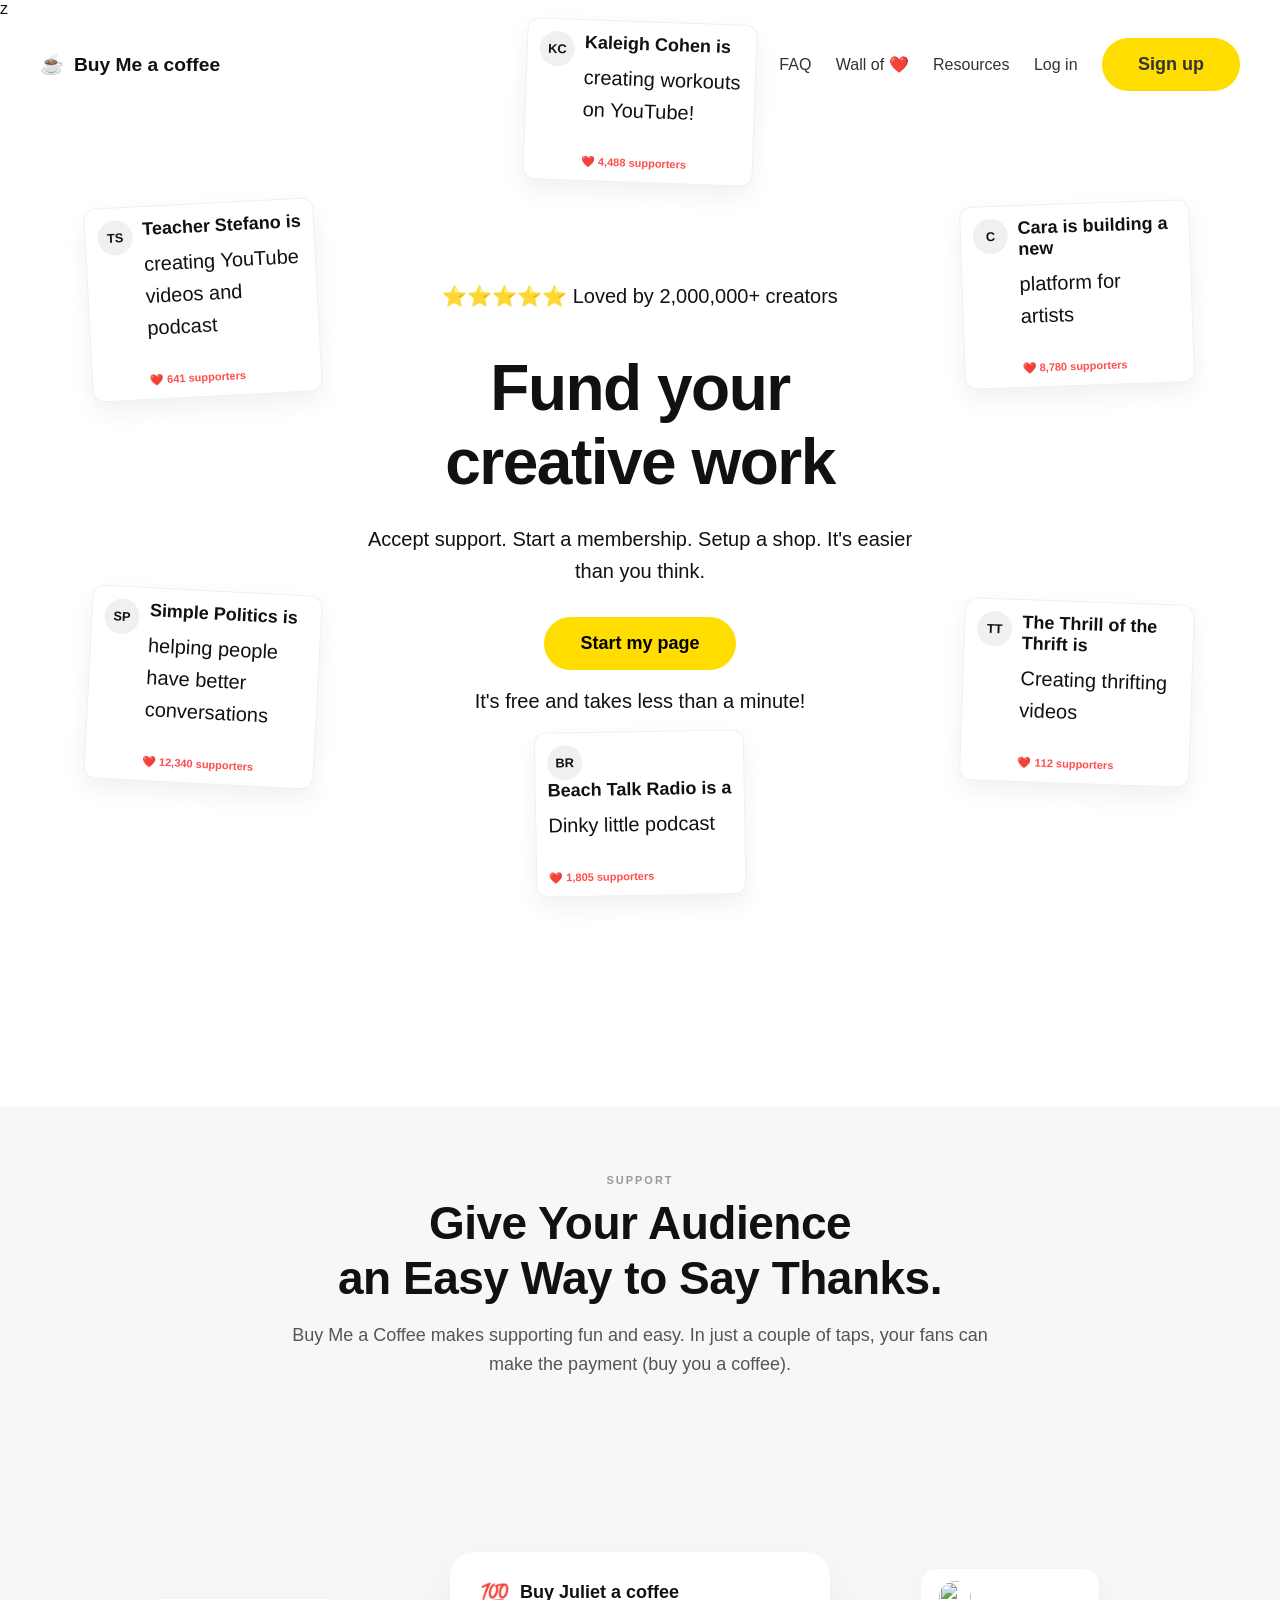
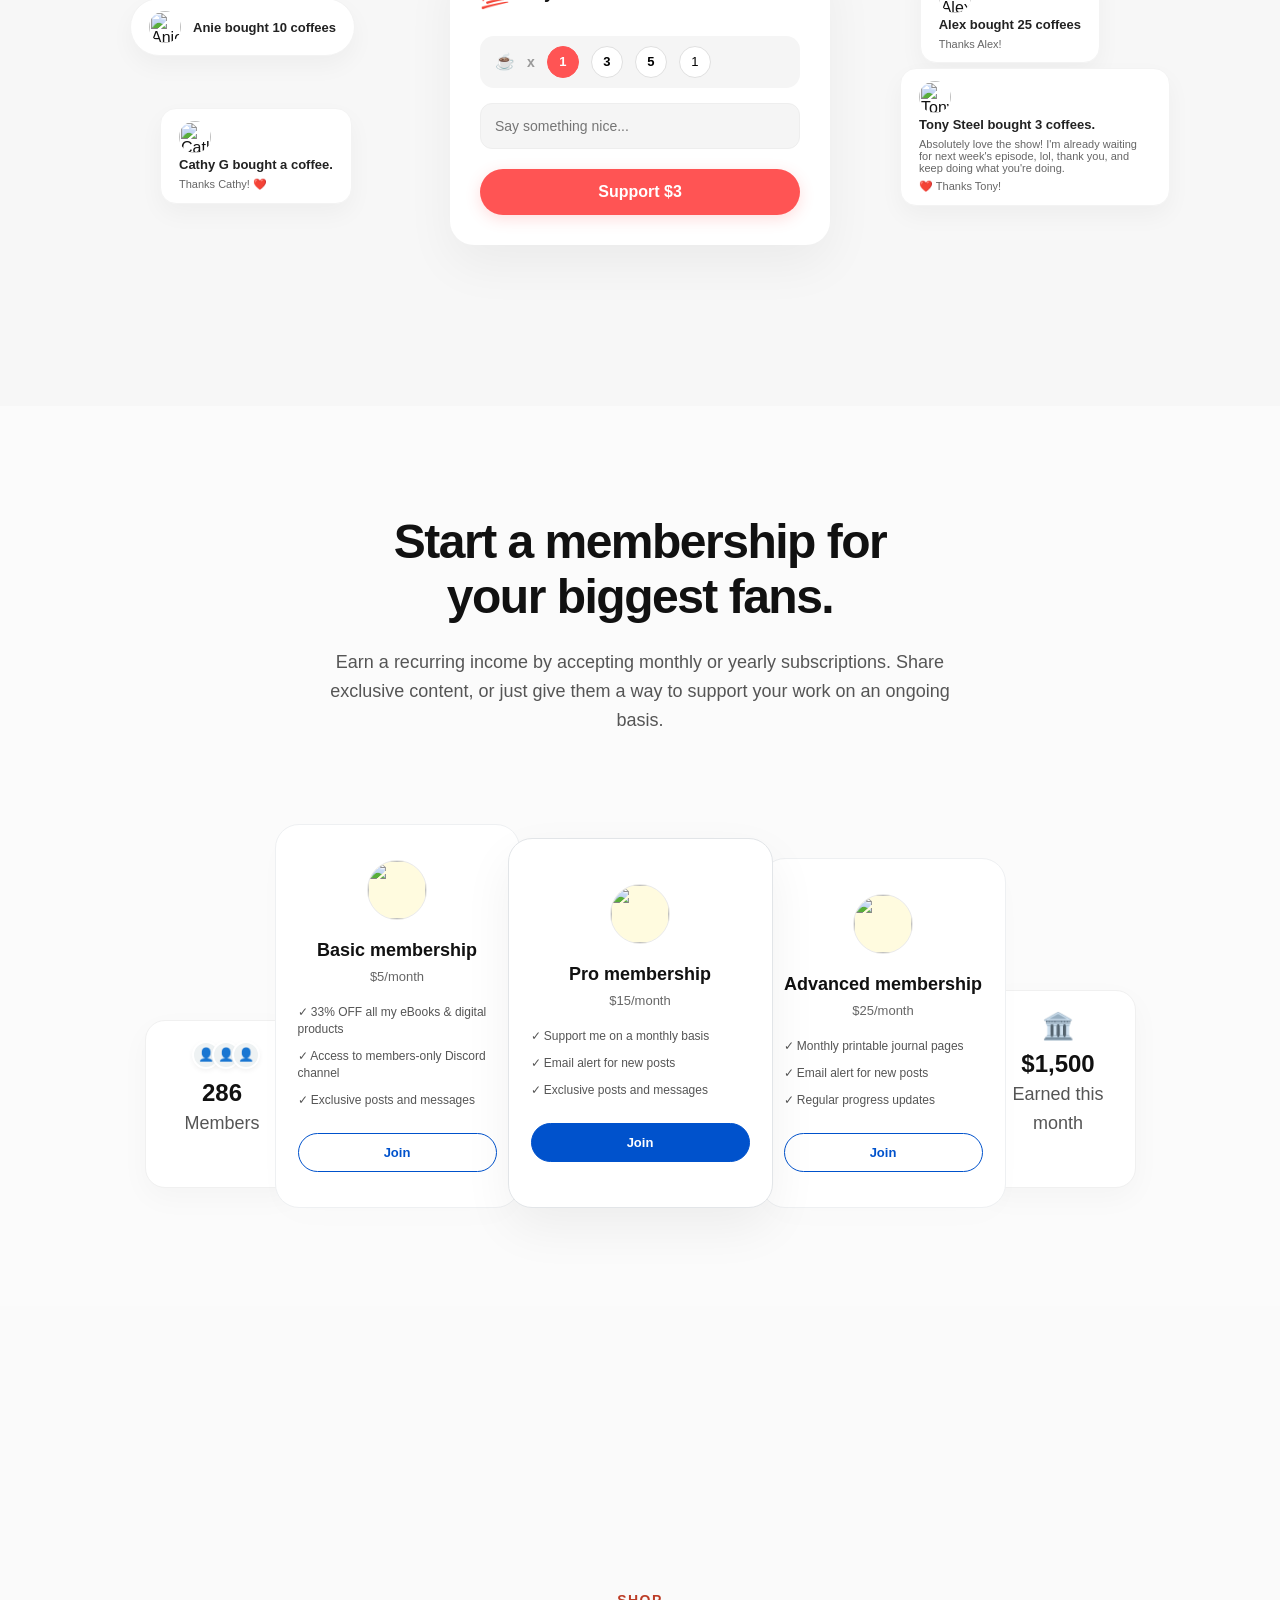
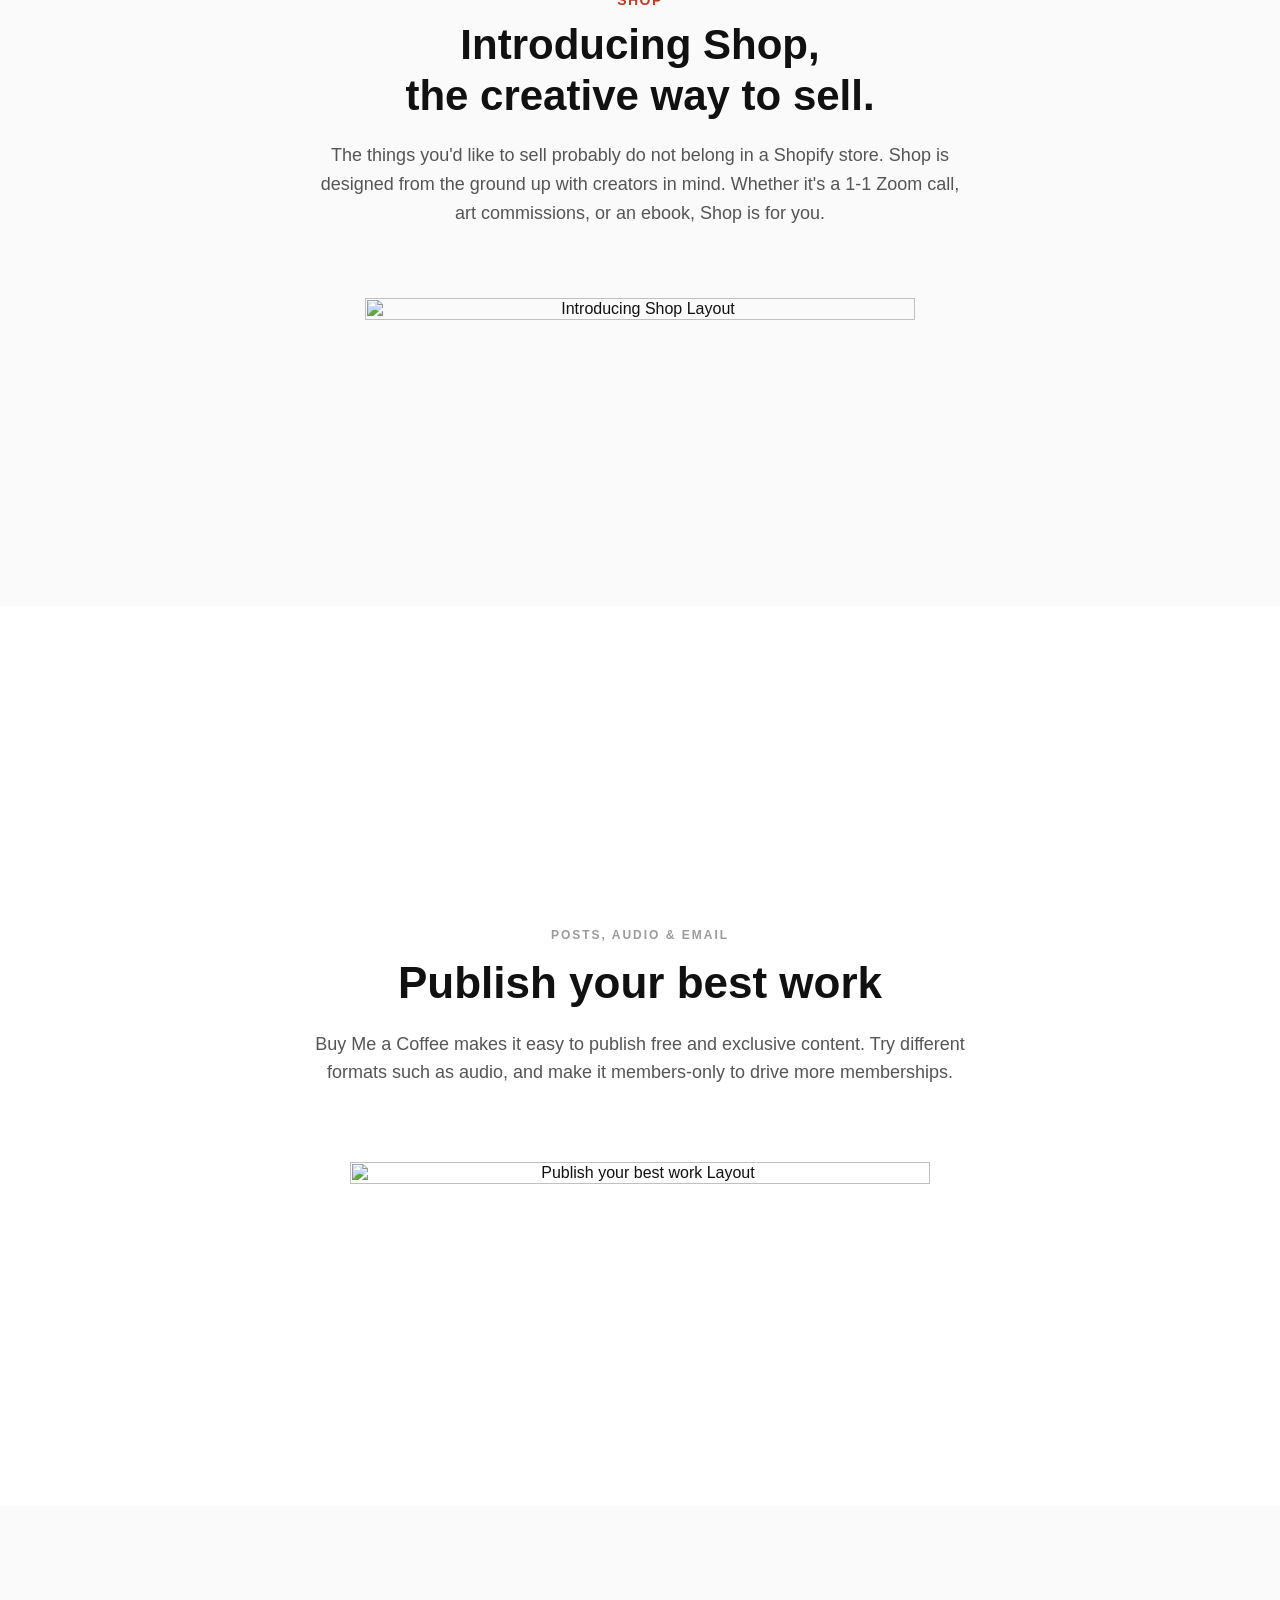
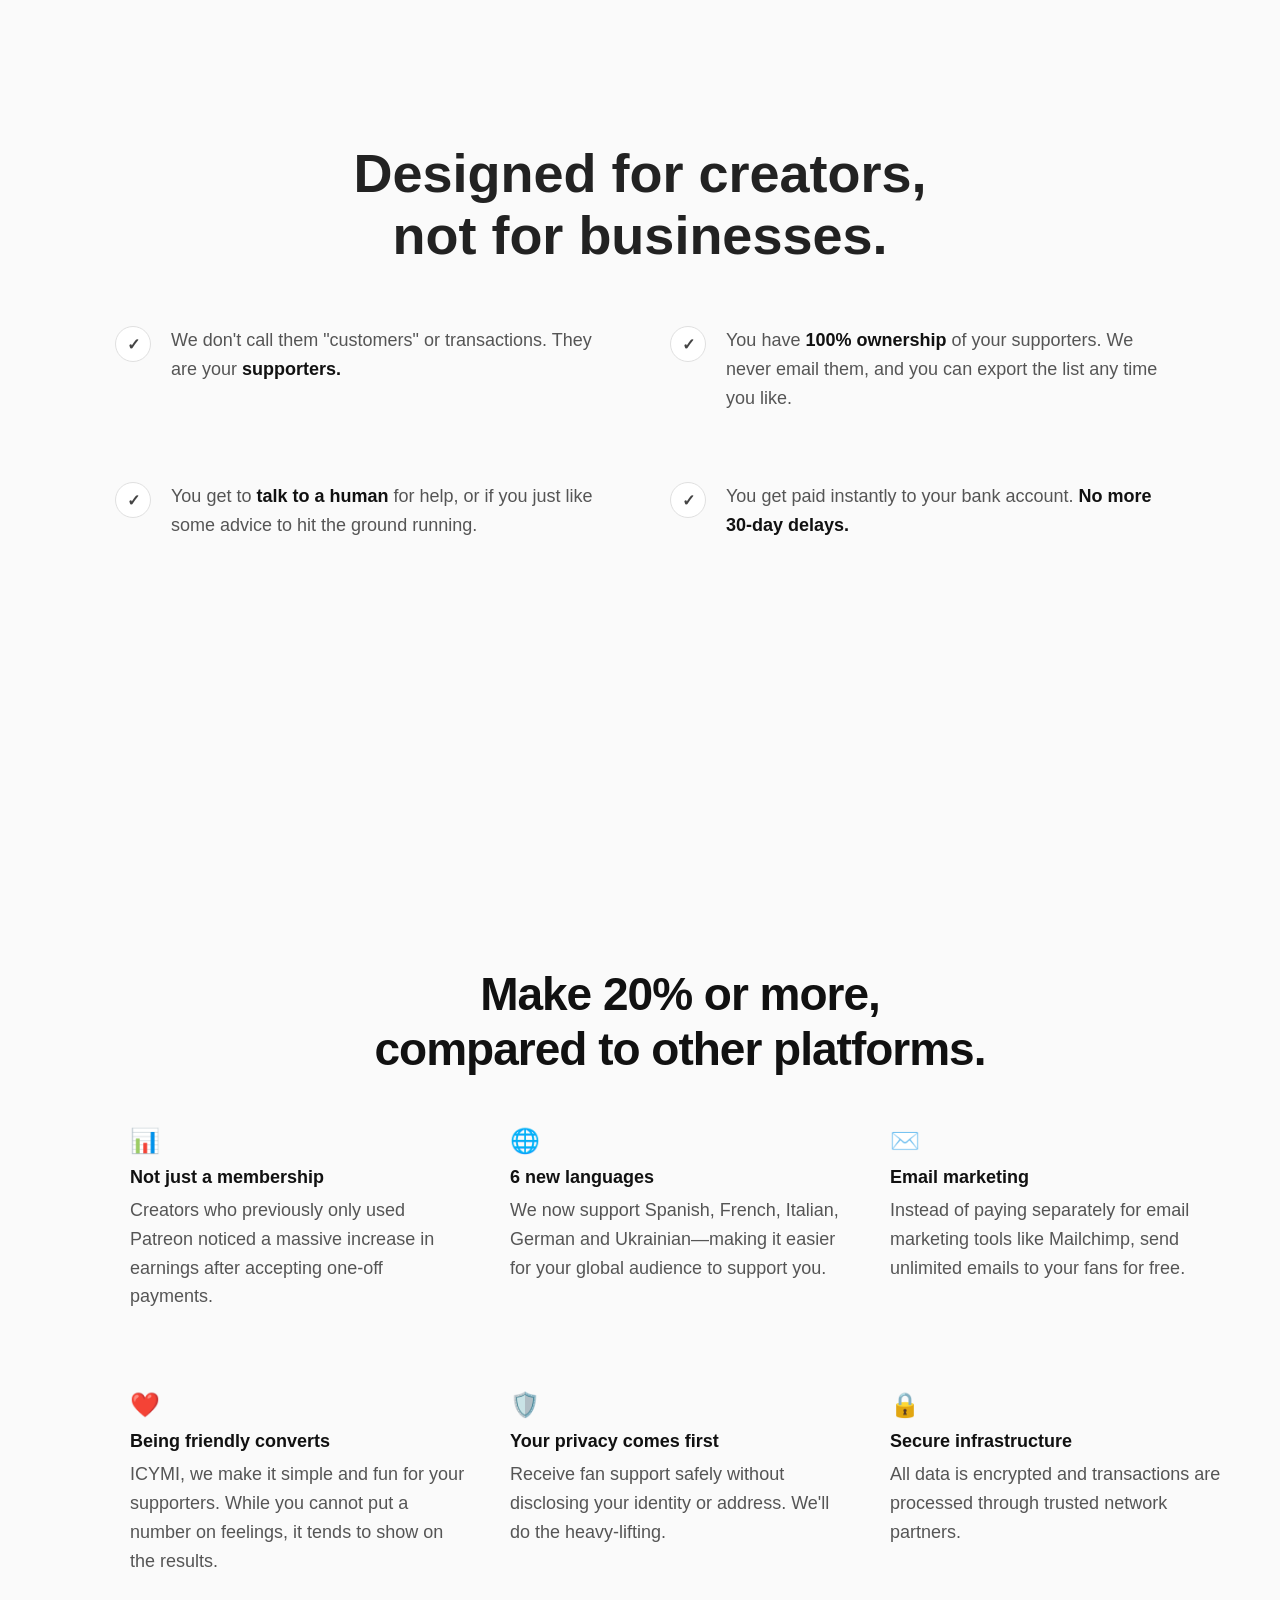
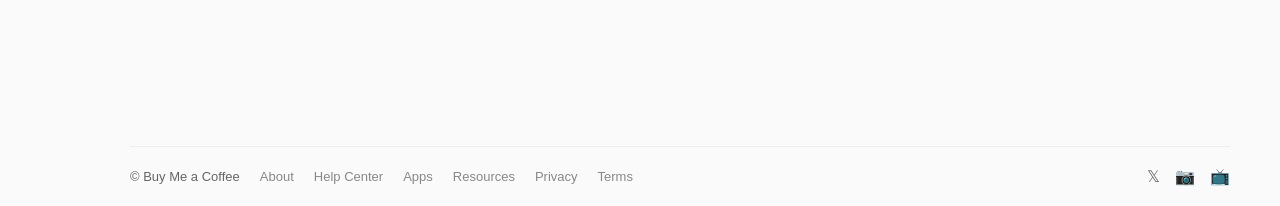
==== palain text..html @ 24152c1d "Add files via upload" ====
z<section class="page-section section-one">
<!DOCTYPE html>
<html lang="en">
<head>
  <meta charset="UTF-8">
  <title>Buy Me a Coffee</title>
  <link rel="stylesheet" href="style.css">
</head>
<body>

  
  <nav class="navbar">
    <div class="logo">
      <span class="cup-icon">☕</span>
      <span>Buy Me a coffee</span>
    </div>

    <div class="menu">
      <a href="#">FAQ</a>
      <a href="#">Wall of ❤️</a>
      <a href="#">Resources </a>
      <a href="#" class="login">Log in</a>
      <a href="#" class="btn yellow">Sign up</a>
    </div>
  </nav>

  
  <main>
    <p class="rating">⭐⭐⭐⭐⭐ Loved by 2,000,000+ creators</p>
    <h1>Fund your <br>creative work</h1>
    <p class="sub">Accept support. Start a membership. Setup a shop. It's easier than you think.</p>
    <button class="btn yellow large">Start my page</button>
    <p class="free">It's free and takes less than a minute!</p>
    

    
    <div class="card c1">
      <div class="avatar">TS</div>
      <div class="card-text">
        <h3>Teacher Stefano is</h3>
        <p>creating YouTube videos and podcast</p>
        <div class="card-footer">❤️ 641 supporters</div>
      </div>
    </div>

    
    <div class="card c2">
      <div class="avatar">KC</div>
      <div class="card-text">
        <h3>Kaleigh Cohen is</h3>
        <p>creating workouts on YouTube!</p>
        <div class="card-footer">❤️ 4,488 supporters</div>
      </div>
    </div>

    
    <div class="card c3">
      <div class="avatar">C</div>
      <div class="card-text">
        <h3>Cara is building a new</h3>
        <p>platform for artists</p>
        <div class="card-footer">❤️ 8,780 supporters</div>
      </div>
    </div>

    
    <div class="card c4">
      <div class="avatar">SP</div>
      <div class="card-text">
        <h3>Simple Politics is</h3>
        <p>helping people have better conversations</p>
        <div class="card-footer">❤️ 12,340 supporters</div>
      </div>
    </div>

    
    <div class="card c5">
      <div class="avatar">BR</div>
      <div class="card-text">
        <h3>Beach Talk Radio is a</h3>
        <p>Dinky little podcast</p>
        <div class="card-footer">❤️ 1,805 supporters</div>
      </div>
    </div>

    
    <div class="card c6">
      <div class="avatar">TT</div>
      <div class="card-text">
        <h3>The Thrill of the Thrift is</h3>
        <p>Creating thrifting videos</p>
        <div class="card-footer">❤️ 112 supporters</div>
      </div>
    </div>
  </main>
</section>


<section class="page-section section-two">

  <div class="support-left">
    <span class="support-badge">support</span>

    <h2>
      Give Your Audience <br>
      an Easy Way to Say Thanks.
    </h2>

    <p>
      Buy Me a Coffee makes supporting fun and easy. In just a couple of taps,
      your fans can make the payment (buy you a coffee).
    </p>
  </div>

  <div class="right-side">

    <div class="card-msg m1">
      <img src="C:\Users\HP\OneDrive\Documents\Desktop\buyme coffe\Buy Me a Coffee_files\creator_thumbnail_1.png" alt="Anie">
      <strong>Anie bought 10 coffees</strong>
    </div>

    <div class="card-msg m2">
      <img src="C:\Users\HP\OneDrive\Documents\Desktop\buyme coffe\Buy Me a Coffee_files\creator_thumbnail_3.png" alt="Cathy">
      <strong>Cathy G bought a coffee.</strong>
      <span>Thanks Cathy! ❤️</span>
    </div>

    <div class="card-msg m3">
      <img src="C:\Users\HP\OneDrive\Documents\Desktop\buyme coffe\Buy Me a Coffee_files\creator_thumbnail_2.png" alt="Alex">
      <strong>Alex bought 25 coffees</strong>
      <span>Thanks Alex!</span>
    </div>

    <div class="card-msg m4">
      <img src="C:\Users\HP\OneDrive\Documents\Desktop\buyme coffe\Buy Me a Coffee_files\creator_thumbnail_1.png" alt="Tony">
      <strong>Tony Steel bought 3 coffees.</strong>
      <span>
        Absolutely love the show! I'm already waiting for next week's episode,
        lol, thank you, and keep doing what you're doing.
      </span>
      <span>❤️ Thanks Tony!</span>
    </div>

    <div class="coffee-widget">

      <div class="widget-header">
        <span class="coffee-cup">💯</span>
        <h3>Buy <strong>Juliet</strong> a coffee</h3>
      </div>

      <div class="coffee-selector">
        <span class="selector-cup">☕</span>
        <span class="multiply">x</span>

        <button class="num-btn active">1</button>
        <button class="num-btn">3</button>
        <button class="num-btn">5</button>

        <input type="text" value="1" class="num-input">
      </div>

      <input
        type="text"
        placeholder="Say something nice..."
        class="message-input"
      >

      <button class="submit-red-btn">
        Support $3
      </button>

    </div>

  </div>

</section>

</body>
</html>


<section class="membership-section">
    
    
    <div class="membership-header">
        <h1>Start a membership for<br>your biggest fans.</h1>
        <p>Earn a recurring income by accepting monthly or yearly subscriptions. Share exclusive content, or just give them a way to support your work on an ongoing basis.</p>
    </div>

    <div class="membership-container">

        
        <div class="side-info-box left-members">
            <div class="members-avatars">
                <span class="m-av">👤</span>
                <span class="m-av">👤</span>
                <span class="m-av">👤</span>
            </div>
            <h2>286</h2>
            <p>Members</p>
        </div>

        
        <div class="member-card">
            
            <div class="card-icon-wrapper">
                <img src="Buy Me a Coffee_files/membership_banner_1.png">
            </div>
            <h3>Basic membership</h3>
            <span class="price">$5/month</span>
            <ul class="benefit-list">
                <li>✓ 33% OFF all my eBooks & digital products</li>
                <li>✓ Access to members-only Discord channel</li>
                <li>✓ Exclusive posts and messages</li>
            </ul>
            <button class="join-btn">Join</button>
        </div>

        
        <div class="member-card active-pro">
            
            <div class="card-icon-wrapper">
                <img src="Buy Me a Coffee_files/membership_banner_2.png">
            </div>
            <h3>Pro membership</h3>
            <span class="price">$15/month</span>
            <ul class="benefit-list">
                <li>✓ Support me on a monthly basis</li>
                <li>✓ Email alert for new posts</li>
                <li>✓ Exclusive posts and messages</li>
            </ul>
            <button class="join-btn btn-red">Join</button>
        </div>

        
        <div class="member-card">
            
            <div class="card-icon-wrapper">
                <img src="Buy Me a Coffee_files/membership_banner_3.png">
     </div>
            <h3>Advanced membership</h3>
            <span class="price">$25/month</span>
            <ul class="benefit-list">
                <li>✓ Monthly printable journal pages</li>
                <li>✓ Email alert for new posts</li>
                <li>✓ Regular progress updates</li>
            </ul>
            <button class="join-btn">Join</button>
        </div>

        
        <div class="side-info-box right-earnings">
            <div class="earning-icon">🏛️</div>
            <h2>$1,500</h2>
            <p>Earned this month</p>
        </div>

    </div>
</section>




<section class="centered-shop-page">
    <div class="shop-centered-container">
        
        
        <div class="shop-centered-header">
            <span class="shop-badge">SHOP</span>
            <h2>Introducing Shop,<br>the creative way to sell.</h2>
            <p>The things you'd like to sell probably do not belong in a Shopify store. Shop is designed from the ground up with creators in mind. Whether it's a 1-1 Zoom call, art commissions, or an ebook, Shop is for you.</p>
        </div>

        
        <div class="shop-centered-pic">
            <img src="Buy Me a Coffee_files/shops_mobile_v8.png" alt="Introducing Shop Layout">
        </div>
        
    </div>
</section>



<section class="publish-section">
    <div class="publish-container">
        
        
        <div class="publish-header">
            <span class="publish-badge">POSTS, AUDIO & EMAIL</span>
            <h2>Publish your best work</h2>
            <p>Buy Me a Coffee makes it easy to publish free and exclusive content. Try different formats such as audio, and make it members-only to drive more memberships.</p>
        </div>

        
        <div class="publish-visual">
            <img src="Buy Me a Coffee_files/posts_v8.webp" alt="Publish your best work Layout">
        </div>
        
    </div>
</section>

<section class="creators-section">
    <div class="creators-container">
        <div class="creators-header">
            <h2>Designed for creators,<br>not for businesses.</h2>
        </div>
        <div class="creators-grid">
            <div class="creator-feature-item">
                <div class="tick-icon">✓</div>
                <div class="feature-text">
                    <p>We don't call them "customers" or transactions. They are your <strong>supporters.</strong></p>
                </div>
            </div>
            <div class="creator-feature-item">
                <div class="tick-icon">✓</div>
                <div class="feature-text">
                    <p>You have <strong>100% ownership</strong> of your supporters. We never email them, and you can export the list any time you like.</p>
                </div>
            </div>
            <div class="creator-feature-item">
                <div class="tick-icon">✓</div>
                <div class="feature-text">
                    <p>You get to <strong>talk to a human</strong> for help, or if you just like some advice to hit the ground running.</p>
                </div>
            </div>
            <div class="creator-feature-item">
                <div class="tick-icon">✓</div>
                <div class="feature-text">
                    <p>You get paid instantly to your bank account. <strong>No more 30-day delays.</strong></p>
                </div>
            </div>
        </div>
    </div>
</section>



<section class="final-comparison-page">
    <div class="comparison-container">
        
        
        <div class="comparison-header">
            <h2>Make 20% or more,<br>compared to other platforms.</h2>
        </div>

        
        <div class="comparison-grid">
            
            
            <div class="comparison-item">
                <span class="comp-icon">📊</span>
                <h3>Not just a membership</h3>
                <p>Creators who previously only used Patreon noticed a massive increase in earnings after accepting one-off payments.</p>
            </div>

            
            <div class="comparison-item">
                <span class="comp-icon">🌐</span>
                <h3>6 new languages</h3>
                <p>We now support Spanish, French, Italian, German and Ukrainian—making it easier for your global audience to support you.</p>
            </div>

            
            <div class="comparison-item">
                <span class="comp-icon">✉️</span>
                <h3>Email marketing</h3>
                <p>Instead of paying separately for email marketing tools like Mailchimp, send unlimited emails to your fans for free.</p>
            </div>

            
            <div class="comparison-item">
                <span class="comp-icon">❤️</span>
                <h3>Being friendly converts</h3>
                <p>ICYMI, we make it simple and fun for your supporters. While you cannot put a number on feelings, it tends to show on the results.</p>
            </div>

            
            <div class="comparison-item">
                <span class="comp-icon">🛡️</span>
                <h3>Your privacy comes first</h3>
                <p>Receive fan support safely without disclosing your identity or address. We'll do the heavy-lifting.</p>
            </div>

            
            <div class="comparison-item">
                <span class="comp-icon">🔒</span>
                <h3>Secure infrastructure</h3>
                <p>All data is encrypted and transactions are processed through trusted network partners.</p>
            </div>

        </div>

    </div>

    
    <footer class="bmac-footer">
        <div class="footer-left">
            <span>© Buy Me a Coffee</span>
            <a href="#">About</a>
            <a href="#">Help Center</a>
            <a href="#">Apps</a>
            <a href="#">Resources</a>
            <a href="#">Privacy</a>
            <a href="#">Terms</a>
        </div>
        <div class="footer-right">
            <a href="#" class="social-icon">𝕏</a>
            <a href="#" class="social-icon">📷</a>
            <a href="#" class="social-icon">📺</a>
        </div>
    </footer>
</section>
---- style.css ----
* {
  margin: 0;
  padding: 0;
  box-sizing: border-box;
  font-family:  -apple-system, BlinkMacSystemFont, 'Segoe UI', Roboto, Helvetica, Arial,  sans-serif;
}

body {
  background-color: #ffffff;
  color: #111111;
  overflow-x: hidden;
}

.navbar {
  display: flex;
  justify-content: space-between;
  align-items: center;
  padding: 20px 40px;
}

.logo {
  display: flex;
  align-items: center;
  gap: 10px;
  font-weight: 700;
  font-size: 1.2rem;
}

.menu a {
  text-decoration: none;
  color: #333;
  margin-left: 20px;
  font-weight: 500;
}


.btn {
  padding: 10px 20px;
  border-radius: 20px;
  text-decoration: none;
  font-weight: bold;
}

.yellow {
  background-color: #FFDD00;
  color: #000;
}


main {
  position: relative;
  width: 100%;
  max-width: 1200px;
  min-height: 85vh;
  margin: 0 auto;
  display: flex;
  flex-direction: column;
  justify-content: center;
  align-items: center;
  text-align: center;
  padding-top: 40px;
}


.rating { font-size: 1rem; font-weight: 600; margin-bottom: 20px; }
main h1 { font-size: 4rem; font-weight: 800; line-height: 1.1; margin-bottom: 24px; color: #111111; }
.sub { font-size: 1.25rem; color: #111111; max-width: 550px; margin-bottom: 35px; line-height: 1.5;}
.btn.large { font-size: 1.1rem; padding: 16px 36px; border-radius: 30px; border: none; cursor: pointer; font-weight: 700; }
.free { font-size: 0.95rem; color: #666666; margin-top: 15px; }



.card {
  position: absolute;
  background: #ffffff;
  padding: 12px;
  border-radius: 12px;
  box-shadow: 0 10px 25px rgba(0, 0, 0, 0.06);
  border: 1px solid #f0f0f0;
  max-width: 230px;
  text-align: left;
  display: flex;
  gap: 10px;
}

.avatar {
  width: 35px;
  height: 35px;
  border-radius: 50%;
  background: #f0f0f0;
  display: flex;
  align-items: center;
  justify-content: center;
  font-weight: 700;
  font-size: 0.8rem;
  flex-shrink: 0;
}

.card-text h3 { font-size: 0.9rem; font-weight: 700; margin: 0 0 4px 0; }
.card-text p { font-size: 0.8rem; color: #555; margin: 0 0 8px 0; line-height: 1.3; }

.card-footer {
  color: #ff4d4f;
  font-weight: 600;
  font-size: 11px;
  margin-top: 5px;
}


.c2 {
  position: absolute !important;
  top: -90px !important;
  left: 50% !important;
  transform: translateX(-50%) rotate(2deg) !important;
  z-index: 5 !important;
}

.c5 {
  position: absolute !important;
  top: auto!important;
  bottom: auto!important;
  left: 50% !important;
  transform: translateX(-50%)  translateY(300px) scale(1) rotate(-1deg) !important;
  display: block !important;
  z-index: 99!important;
  
}

.c1 { position: absolute !important; top: 12%; left: 4% !important; transform: rotate(-3deg) !important; }
.c3 { position: absolute !important; top: 12%; right: 4% !important; transform: rotate(-2deg) !important; }
.c4 { position: absolute !important; bottom: 12%; left: 4% !important; transform: rotate(3deg) !important; }
.c6 { position: absolute !important; bottom: 12%; right: 4% !important; transform: rotate(2deg) !important; }


.section-two {
    width: 100%;
    min-height: 100vh !important;
    background-color: #f7f7f7;
    display: flex;
    flex-direction: column;
    justify-content: center;
    align-items: center;
    position: relative !important;
    overflow: hidden;
    padding-top: 60px 20px!important;
    margin-top: 230px!important;
    box-sizing: border-box;
    
    
}


.support-left {
    text-align: center;
    max-width: 700px;
    margin-bottom: 50px;
}

.support-badge {
    font-size: 11px;
    font-weight: 700;
    text-transform: uppercase;
    color: #999;
    letter-spacing: 2px;
    display: block;
    margin-bottom: 10px;
}

.support-left h2 {
    font-size: 46px;
    font-weight: 800;
    line-height: 1.2;
    margin-bottom: 15px;
    letter-spacing: -0.5px;
    color: #111111;
}

.support-left p {
    font-size: 16px;
    color: #666666;
    line-height: 1.6;
}


.right-side {
    position: relative;
    width: 100%;
    max-width: 1100px;
    min-height: 480px;
    display: flex;
    justify-content: center;
    align-items: center;
}


.coffee-widget {
    background: #ffffff;
    border: 1 px solid #eeeeee;
    border-radius: 24px;
    padding: 30px;
    width: 380px;
    box-shadow: 0 20px 50px rgba(0,0,0,0.05);
    z-index: 5;
    text-align: left;
}

.widget-header {
    display: flex;
    align-items: center;
    gap: 10px;
    margin-bottom: 25px;
}

.coffee-cup { 
    font-size: 24px; 
}

.widget-header h3 { 
    font-size: 18px; 
    font-weight: 700; 
    color: #111;
}


.coffee-selector {
    display: flex;
    align-items: center;
    background: #f5f5f5;
    padding: 10px 15px;
    border-radius: 14px;
    gap: 12px;
    margin-bottom: 15px;
}

.multiply { 
    color: #999; 
    font-weight: 600; 
    font-size: 14px; 
}

.num-btn {
    background: white; 
    border: 1px solid #e0e0e0; 
    width: 32px; 
    height: 32px;
    border-radius: 50%; 
    font-weight: 700; 
    cursor: pointer; 
    font-size: 13px;
}

.num-btn.active { 
    background: #ff5454; 
    color: white; 
    border-color: #ff5454; 
}

.num-input { 
    width: 32px; 
    height: 32px; 
    border-radius: 50%; 
    border: 1px solid #e0e0e0; 
    text-align: center; 
    font-size: 13px; 
    outline: none; 
}

.message-input { 
    width: 100%; 
    border: 1px solid #eee; 
    border-radius: 12px; 
    padding: 14px; 
    font-size: 14px; 
    background: #f5f5f5; 
    outline: none; 
    margin-bottom: 20px; 
}

.submit-red-btn { 
    width: 100%; 
    background: #ff5454; 
    color: white; 
    border: none; 
    padding: 14px; 
    border-radius: 30px; 
    font-weight: 700; 
    font-size: 16px; 
    cursor: pointer; 
    box-shadow: 0 4px 15px rgba(255, 84, 84, 0.2);
}


.card-msg {
    background: white;
    padding: 12px 18px;
    border-radius: 30px;
    box-shadow: 0 10px 25px rgba(0, 0, 0, 0.04);
    position: absolute;
    display: flex;
    align-items: center;
    gap: 12px;
    z-index: 2;
    border: 1px solid #f3f3f3;
    text-align: left;
}

.card-msg img { 
    width: 32px; 
    height: 32px; 
    border-radius: 50%; 
    object-fit: cover; 
}

.card-msg strong { 
    font-size: 13px; 
    color: #222; 
    font-weight: 600; 
    display: block;
}

.card-msg span { 
    font-size: 11px; 
    color: #666; 
    margin-top: 2px; 
    display: block;
}


.m1 { 
    left: 40px; 
    top: 140px; 
}

.m2 { 
    left: 70px; 
    top: 250px; 
    border-radius: 16px; 
    flex-direction: column;
    align-items: flex-start;
    gap: 4px;
}

.m3 { 
    right: 90px; 
    top: 110px; 
    border-radius: 16px; 
    flex-direction: column;
    align-items: flex-start;
    gap: 4px;
}

.m4 { 
    right: 20px; 
    top: 210px; 
    border-radius: 16px; 
    align-items: flex-start; 
    flex-direction: column; 
    max-width: 270px;
    gap: 4px;
}





.membership-section {
    width: 100%;
    min-height: 100vh; 
    background-color: #fbfbfb;
    display: flex;
    flex-direction: column;
    justify-content: center;
    align-items: center;
    padding: 60px 20px;
    scroll-snap-align: start;
}


.membership-header {
    text-align: center;
    margin-bottom: 40px;
}

.membership-header h1 {
    font-size: 46px;
    font-weight: 800;
    line-height: 1.2;
    color: #111111;
    letter-spacing: -0.5px;
}

.membership-header p {
    font-size: 16px;
    color: #666666;
    max-width: 650px;
    margin: 15px auto 0 auto;
    line-height: 1.6;
}


.membership-container {
    display: flex;
    justify-content: center;
    align-items: flex-end; 
    position: relative;
    width: 100%;
    max-width: 1200px;
    margin-top: 20px;
    gap: 0; 
}


.side-info-box {
    background: #ffffff;
    padding: 20px;
    border-radius: 20px;
    box-shadow: 0 10px 30px rgba(0, 0, 0, 0.03);
    text-align: center;
    width: 155px;
    border: 1px solid #f0f0f0;
    z-index: 1;
    margin-bottom: 20px; 
}


.left-members { 
    margin-right: -25px; 
}
.right-earnings { 
    margin-left: -25px; 
}


.members-avatars { 
    display: flex; 
    justify-content: center; 
    margin-bottom: 10px; 
}

.m-av { 
    width: 28px; 
    height: 28px; 
    border-radius: 50%; 
    margin-right: -8px; 
    border: 2px solid #ffffff; 
    background: #eef2f3;
    display: flex; 
    align-items: center; 
    justify-content: center; 
    font-size: 13px; 
    box-shadow: 0 2px 5px rgba(0,0,0,0.05);
}


.earning-icon {
    font-size: 26px;
    margin-bottom: 8px;
    color: #444;
}

.side-info-box h2 { 
    font-size: 24px; 
    font-weight: 700; 
    color: #111111; 
}
.side-info-box p { 
    font-size: 12px; 
    color: #777777; 
    margin-top: 2px; 
}


.member-card {
    background: #ffffff; 
    border: 1px solid #eef0f2; 
    border-radius: 24px;
    padding: 35px 22px; 
    width: 245px; 
    box-shadow: 0 10px 35px rgba(0, 0, 0, 0.01);
    position: relative; 
    text-align: center;
    z-index: 2;
}


.active-pro {
    width: 265px; 
    padding: 45px 22px; 
    box-shadow: 0 20px 50px rgba(0, 0, 0, 0.06);
    border-color: #e2e5e8; 
    z-index: 10; 
    margin: 0 -12px; 
}


.card-icon-wrapper { 
    width: 60px; 
    height: 60px; 
    border-radius: 50%; 
    background: #fffbdf; 
    display: flex; 
    justify-content: center; 
    align-items: center; 
    margin: 0 auto 20px auto ; 
    overflow: hidden; 
    border: 1px solid #eaeaea;
}

.card-icon-wrapper img { 
    width: 100%; 
    height: 100%; 
    object-fit: cover; 
}

.member-card h3 { 
    font-size: 16px; 
    font-weight: 700; 
    color: #111111; 
}

.member-card .price { 
    font-size: 13px; 
    color: #666666; 
    margin: 6px 0 20px 0; 
    display: block; 
    font-weight: 500;
}


.benefit-list { 
    text-align: left; 
    list-style: none; 
    margin-bottom: 25px; 
}

.benefit-list li { 
    font-size: 12px; 
    color: #555555; 
    margin-bottom: 10px; 
    line-height: 1.4; 
}


.join-btn { 
    width: 100%; 
    padding: 11px; 
    border-radius: 30px; 
    border: 1.5px solid #0052cc; 
    background: transparent; 
    color: #0052cc; 
    font-weight: 700; 
    font-size: 13px; 
    cursor: pointer; 
    transition: 0.2s; 
}
.join-btn:hover { 
    background: #f0f5ff; 
}


.btn-red { 
    background: #0052cc; 
    color: white; 
    border-color: #0052cc;
}
.btn-red:hover { 
    background: #0041a3; 
}
    




.centered-shop-page {
    background-color: hwb(0 98% 2%);
    min-height: 100vh; 
    display: flex;
    align-items: center;
    justify-content: center;
    padding: 80px 20px;
    box-sizing: border-box;
    font-family: system-ui, -apple-system, BlinkMacSystemFont, 'Segoe UI', Roboto, sans-serif;
    width: 100%;
}

.shop-centered-container {
    max-width: 900px;
    width: 100%;
    margin: 0 auto;
    display: flex;
    flex-direction: column; 
    text-align: center; 
    gap: 40px; 
}

.shop-centered-header {
    width: 100%;
    max-width: 650px;
    margin: 0 auto;
    text-align: center;
}

.shop-badge {
    font-size: 12px;
    font-weight: 700;
    letter-spacing: 2px;
    color: #9b9b9b;
    text-transform: uppercase;
    display: block;
    margin-bottom: 15px;
}

.shop-centered-header h2 {
    font-size: 42px;
    color: #111111;
    margin: 0 0 20px 0;
    line-height: 1.2;
    font-weight: 800;
}

.shop-centered-header p {
    color: #666666;
    font-size: 16px;
    line-height: 1.6;
    margin: 0;
}

.shop-centered-pic {
    width: 100%;
    display: flex;
    justify-content: center;
}

.shop-centered-pic img {
    width: 100%;
    max-width: 550px; 
    display: block;
}

 

.publish-section {
    background-color: #ffffff; 
    min-height: 100vh; 
    display: flex;
    align-items: center;
    justify-content: center;
    padding: 80px 20px;
    box-sizing: border-box;
    font-family: system-ui, -apple-system, BlinkMacSystemFont, 'Segoe UI', Roboto, sans-serif;
    width: 100%;
}

.publish-container {
    max-width: 900px;
    width: 100%;
    margin: 0 auto;
    display: flex;
    flex-direction: column; 
    align-items: center;
    text-align: center; 
    gap: 45px; 
}

.publish-header {
    width: 100%;
    max-width: 680px; 
}

.publish-badge {
    font-size: 12px;
    font-weight: 700;
    letter-spacing: 2px;
    color: #9b9b9b;
    text-transform: uppercase;
    display: block;
    margin-bottom: 15px;
}

.publish-header h2 {
    font-size: 44px;
    color: #111111;
    margin: 0 0 20px 0;
    line-height: 1.2;
    font-weight: 800;
}

.publish-header p {
    color: #666666;
    font-size: 17px;
    line-height: 1.6;
    margin: 0;
}

.publish-visual {
    width: 100%;
    display: flex;
    justify-content: center;
}


.publish-visual img {
    width: 100%;
    max-width: 580px; 
    height: auto;
    display: block;
}

.creators-section {
    background-color: #fafafa;
    min-height: 100vh;
    display: flex;
    align-items: center;
    justify-content: center;
    padding: 100px 40px;
    box-sizing: border-box;
    font-family: system-ui, -apple-system, sans-serif;
    width: 100%;
}
.creators-container {
    max-width: 1050px;
    width: 100%;
    margin: 0 auto;
    display: flex;
    flex-direction: column;
    align-items: center;
    gap: 60px;
}
.creators-header h2 {
    font-size: 54px;
    color: #222222;
    margin: 0;
    line-height: 1.15;
    font-weight: 800;
    text-align: center;
}
.creators-grid {
    display: grid;
    grid-template-columns: repeat(2, 1fr);
    gap: 40px 60px;
    width: 100%;
}
.creator-feature-item {
    display: flex;
    align-items: flex-start;
    gap: 20px;
}
.tick-icon {
    width: 36px;
    height: 36px;
    background-color: #ffffff;
    border: 1.5px solid #e0e0e0;
    border-radius: 50%;
    display: flex;
    align-items: center;
    justify-content: center;
    font-size: 16px;
    color: #444444;
    font-weight: bold;
    flex-shrink: 0;
}
.feature-text p {
    margin: 0;
    font-size: 18px;
    line-height: 1.6;
    color: #555555;
}
.feature-text strong {
    color: #111111;
    font-weight: 700;
}



.final-comparison-page {
    background-color: #fafafa;
    min-height: 100vh;
    display: flex;
    flex-direction: column;
    justify-content: space-between; 
    padding: 80px 40px 20px 40px;
    box-sizing: content-box;
    
    font-family: system-ui, -apple-system, BlinkMacSystemFont, 'Segoe UI', Roboto, sans-serif;
    width: 100%;
}

.comparison-container {
    max-width: 1100px;
    width: 100%;
    margin: auto auto; 
    display: flex;
    flex-direction: column;
    align-items: center;
    gap: 50px;
}

.comparison-header {
    text-align: center;
    width: 100%;
}

.comparison-header h2 {
    font-size: 46px;
    color: #111111;
    margin: 0;
    line-height: 1.2;
    font-weight: 800;
    letter-spacing: -1px;
}

.comparison-grid {
    display: grid;
    grid-template-columns: repeat(3, 1fr); 
    gap: 50px 40px;
    width: 100%;
}

.comparison-item {
    display: flex;
    flex-direction: column;
    align-items: flex-start;
    text-align: left;
}

.comp-icon {
    font-size: 24px;
    margin-bottom: 12px;
    display: block;
}

.comparison-item h3 {
    font-size: 18px;
    color: #111111;
    margin: 0 0 8px 0;
    font-weight: 700;
}

.comparison-item p {
    font-size: 14px;
    color: #666666;
    line-height: 1.6;
    margin: 0;
}


.bmac-footer {
    width: 100%;
    max-width: 1100px;
    margin: 60px auto 0 auto;
    padding-top: 20px;
    border-top: 1px solid #ebeeef;
    display: flex;
    justify-content: space-between;
    align-items: center;
    font-size: 13px;
    color: #999999;
}

.footer-left {
    display: flex;
    align-items: center;
    gap: 20px;
    flex-wrap: wrap;
}

.footer-left span {
    color: #666666;
    font-weight: 500;
}

.footer-left a {
    color: #888888;
    text-decoration: none;
}

.footer-left a:hover {
    color: #111111;
}

.footer-right {
    display: flex;
    gap: 15px;
}

.social-icon {
    color: #666666;
    text-decoration: none;
    font-size: 16px;
}

.social-icon:hover {
    color: #111111;
}

*, *::before, *::after {
  font-family: -apple-system, BlinkMacSystemFont, "Segoe UI", Roboto, Helvetica, Arial, sans-serif !important;
  -webkit-font-smoothing: antialiased;
  -moz-osx-font-smoothing: grayscale;
}


h1, 
main h1, 
[class*="title"] h1, 
[class*="header"] h1,
.shop-centered-header h1 {
  font-size: 48px !important;    
  font-weight: 800 !important;   
  line-height: 1.15 !important;  
  color: #111111 !important;     
  letter-spacing: -1.5px !important; 
  margin-top: 10px !important;
  margin-bottom: 24px !important;
}


.hero-center-content h1,
main:first-of-type h1,
.m4 + div h1 {
  font-size: 64px !important;   
}


p, 
main p, 
.sub, 
[class*="desc"], 
[class*="subtitle"],
.shop-centered-header p {
  font-size: 18px !important;    
  font-weight: 400 !important;   
  line-height: 1.6 !important;   
  color: #555555 !important;     
  margin-bottom: 30px !important;
}


.hero-center-content p,
main:first-of-type p {
  font-size: 20px !important;
  color: #111111 !important;
}


h3, 
.card h3, 
[class*="card"] h3,
[class*="item"] h3,
.widget-header h3 {
  font-size: 18px !important;
  font-weight: 700 !important;   
  color: #111111 !important;
  margin-bottom: 8px !important;
}


.category-tag, 
[class*="tag"], 
main > span:first-child,
.shop-centered-header > span:first-child {
  font-size: 14px !important;
  font-weight: 700 !important;
  letter-spacing: 1.5px !important; 
  color: #bc3c26 !important;       
  text-transform: uppercase !important; 
  display: inline-block !important;
  margin-bottom: 12px !important;
}


.btn, 
.btn-start, 
.btn.large,
.shop-centered-header .btn {
  font-size: 18px !important;
  font-weight: 700 !important;   
  padding: 16px 36px !important;  
  border-radius: 30px !important;
  border: none !important;
  cursor: pointer !important;
  display: inline-block !important;
  text-decoration: none !important;

}


@media screen and (max-width: 991px) {
  
  
  main, 
  section, 
  .page-section, 
  [class*="section"], 
  [class*="hero"] {
    min-height: auto !important;
    height: auto !important;
    padding: 60px 16px !important; 
    box-sizing: border-box !important;
  }

  
  h1, 
  main h1, 
  .shop-centered-header h1, 
  [class*="title"] h1 {
    font-size: 32px !important;    
    line-height: 1.2 !important;
    letter-spacing: -0.5px !important;
    margin: 10px auto 16px auto !important;
  }
  
  
  .hero-center-content h1 {
    font-size: 36px !important;
  }

  
  p, 
  main p, 
  .sub, 
  [class*="desc"], 
  [class*="subtitle"] {
    font-size: 16px !important;
    line-height: 1.5 !important;
    margin-bottom: 24px !important;
    max-width: 100% !important;
  }

   
  .c1, .c2, .c3, .c4, .c5, .c6, 
  [class*="card"], 
  [class*="creator"] {
    position: relative !important; 
    top: auto !important;
    bottom: auto !important;
    left: auto !important;
    right: auto !important;
    transform: none !important;    
    margin: 16px auto !important;  
    width: 100% !important;
    max-width: 340px !important;   
    box-shadow: 0 4px 15px rgba(0,0,0,0.05) !important;
  }

  
  .top-cards-grid, 
  .bottom-cards-grid, 
  [class*="grid"], 
  [class*="container"] {
    display: flex !important;
    flex-direction: column !important; 
    align-items: center !important;
    gap: 0 !important;
    width: 100% !important;
  }

  
  .btn, 
  .btn-start, 
  .btn.large, 
  [class*="btn"] {
    font-size: 16px !important;
    padding: 14px 28px !important;
    width: 100% !important;       
    max-width: 280px !important;
    text-align: center !important;
    box-sizing: border-box !important;
  }
}
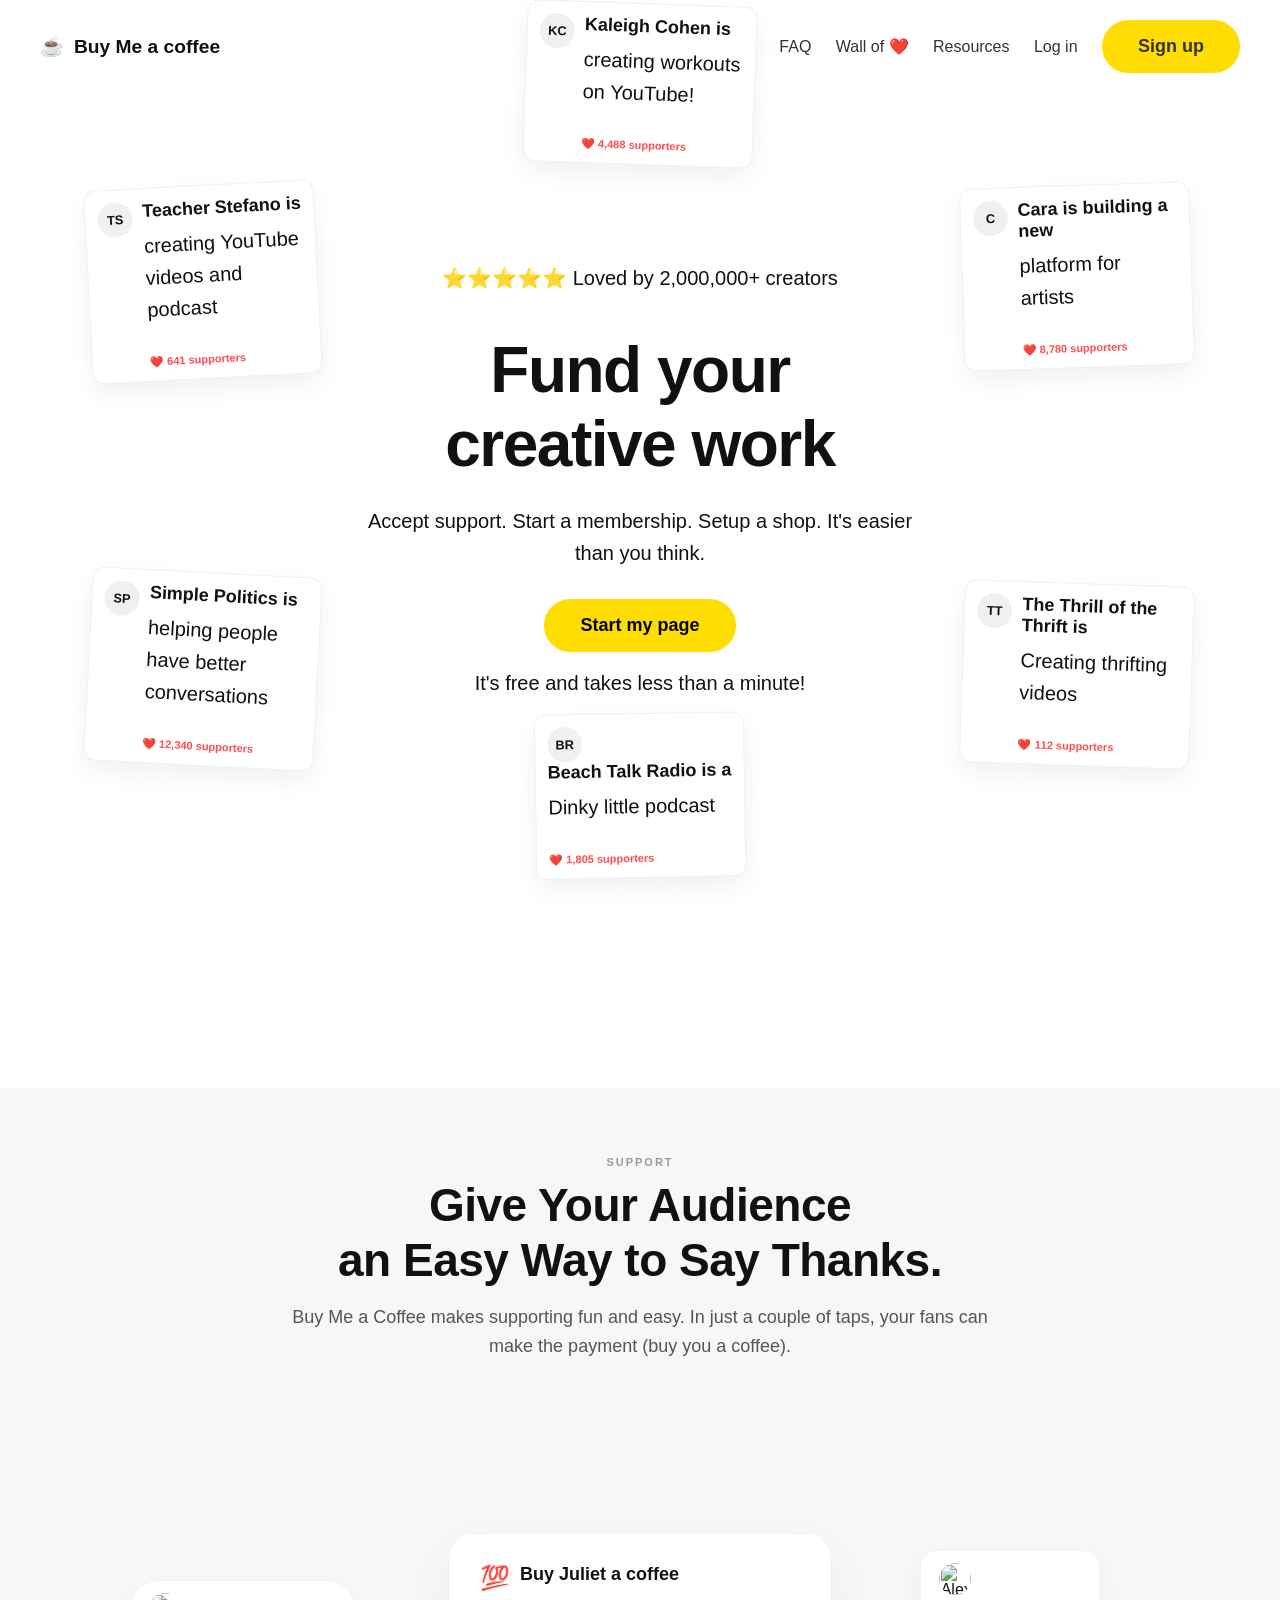
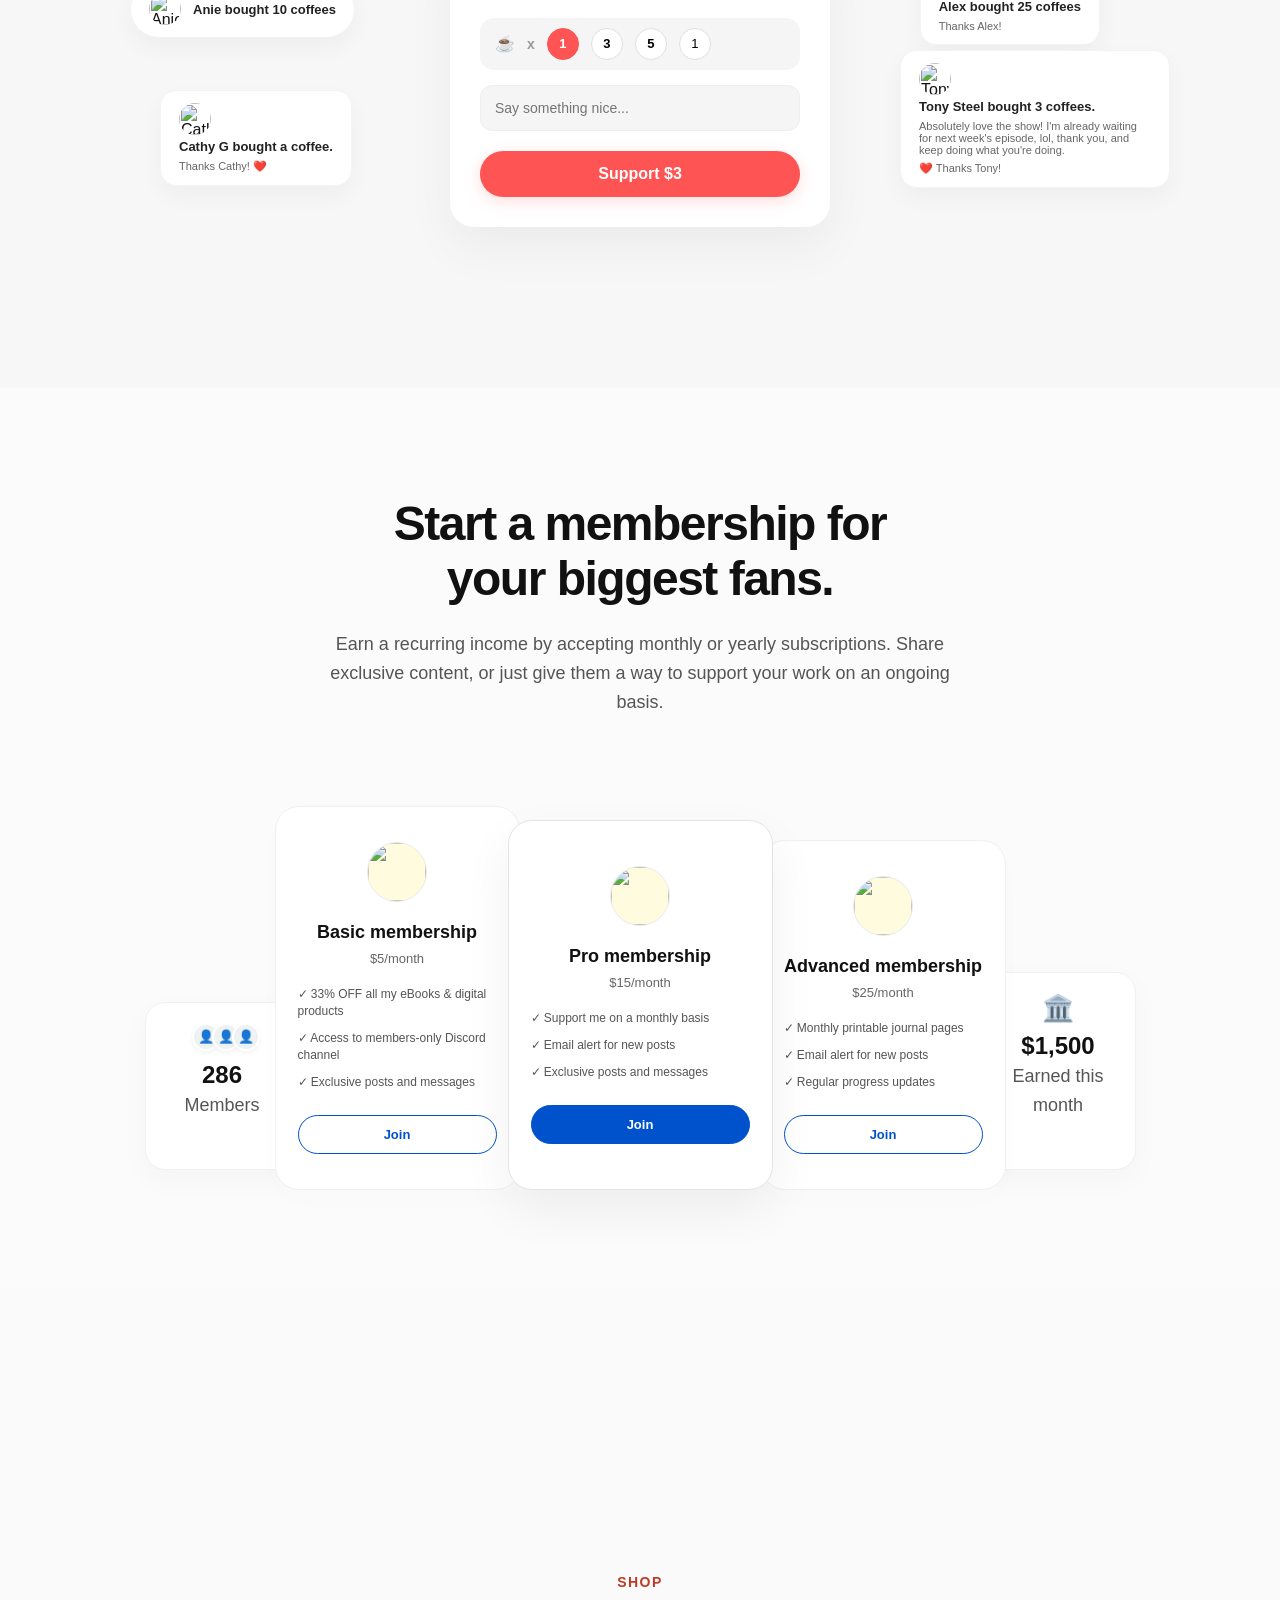
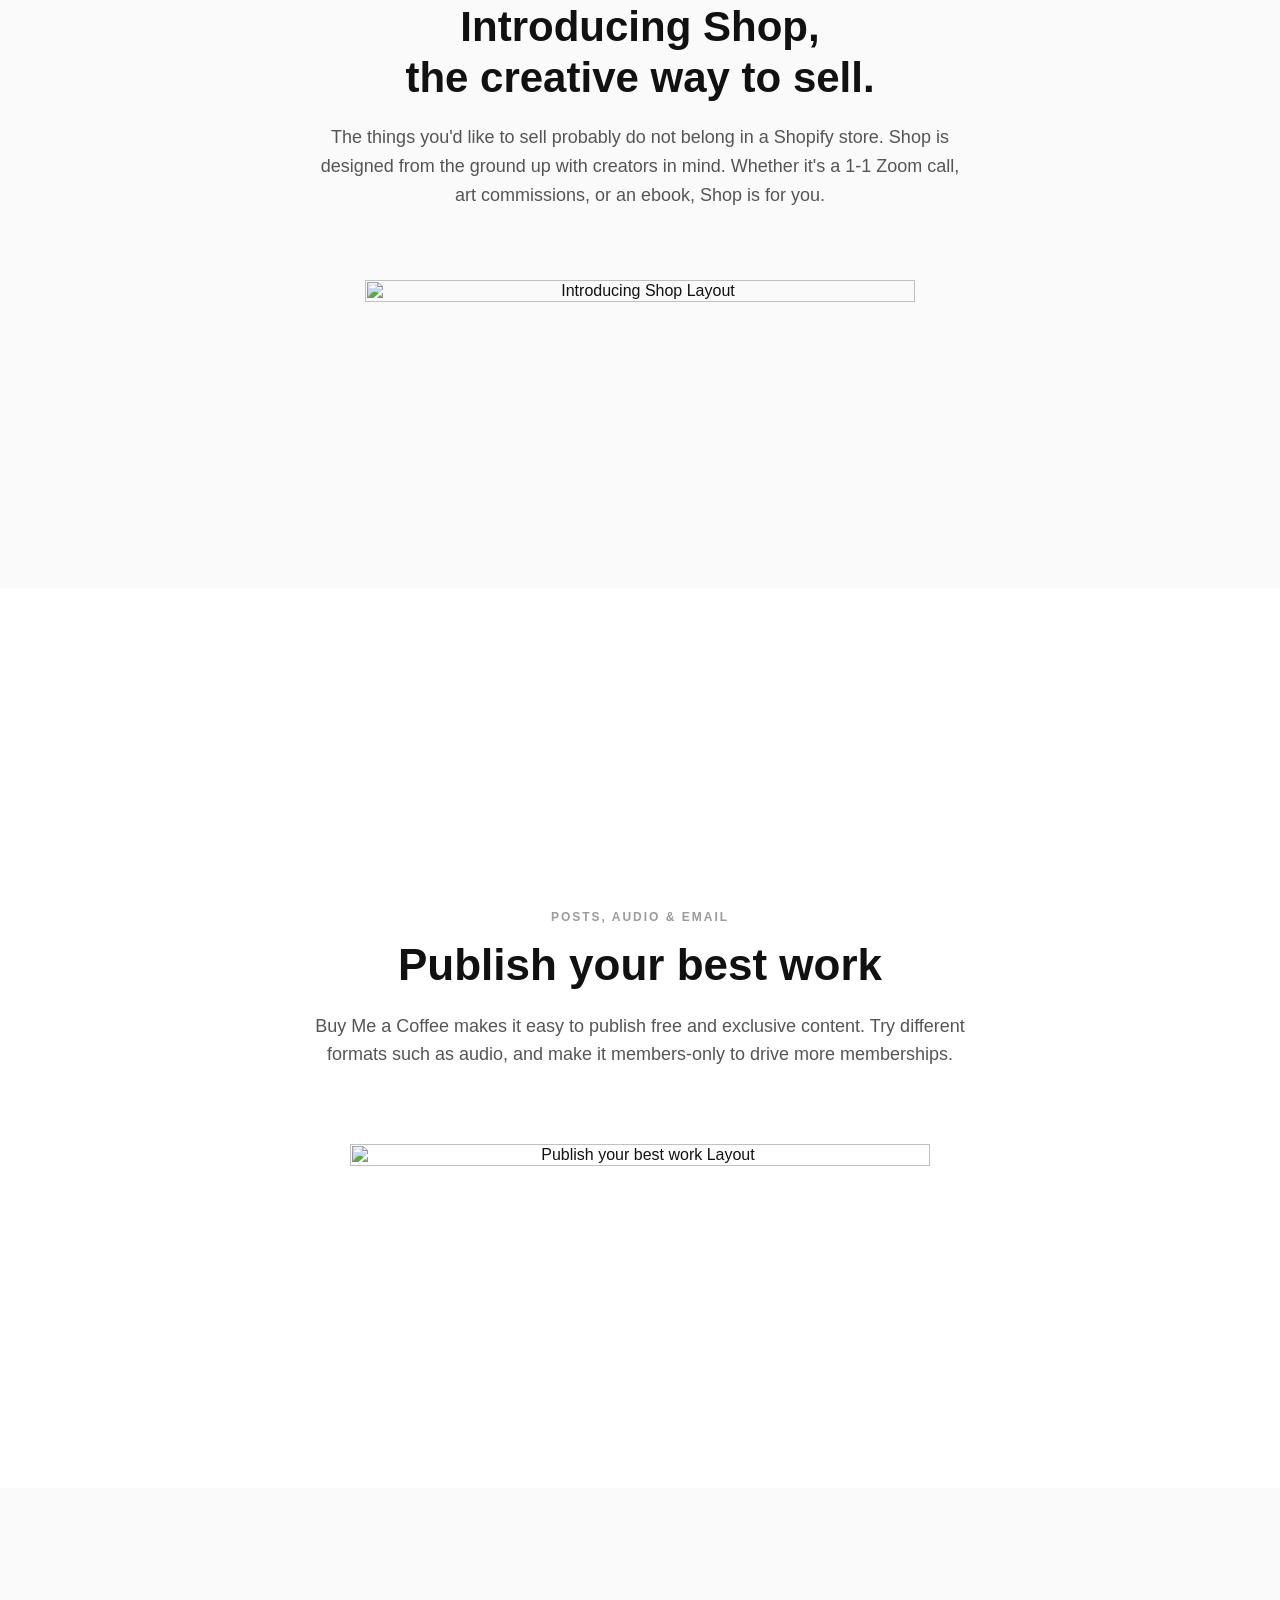
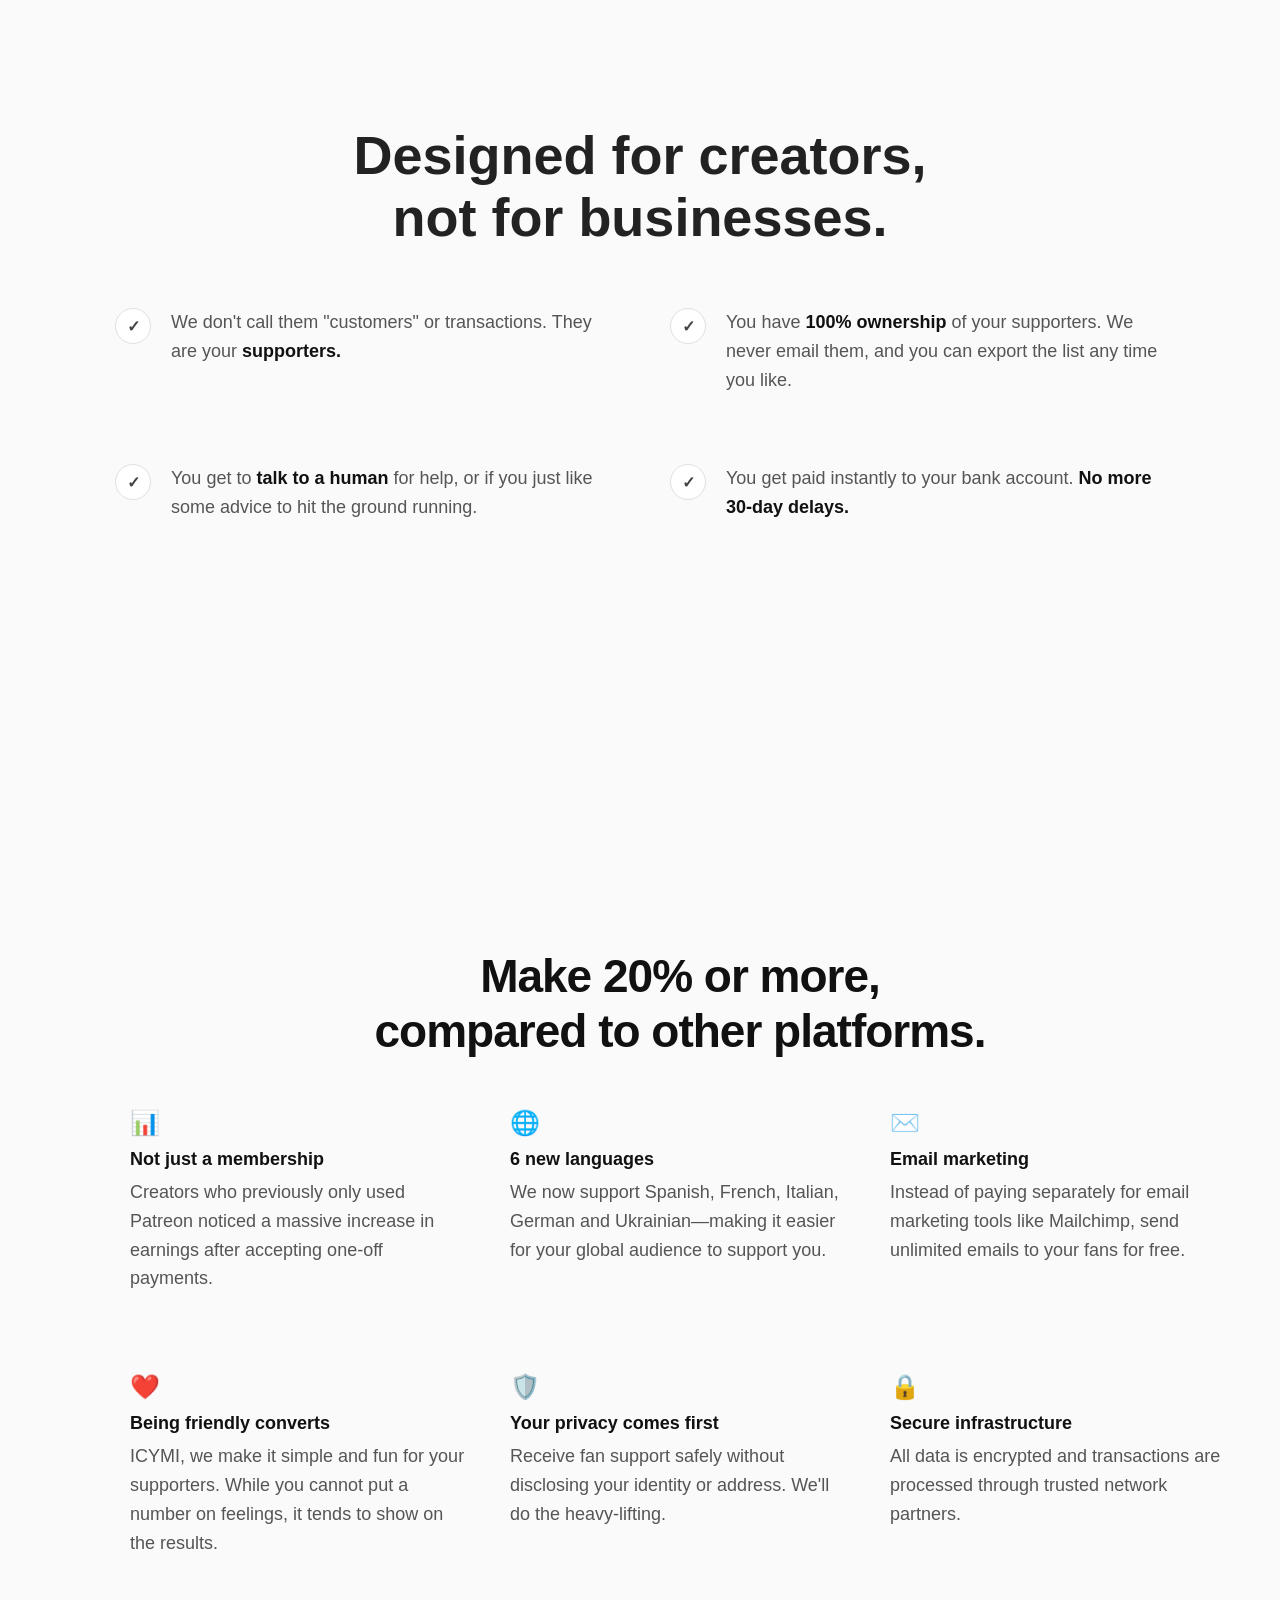
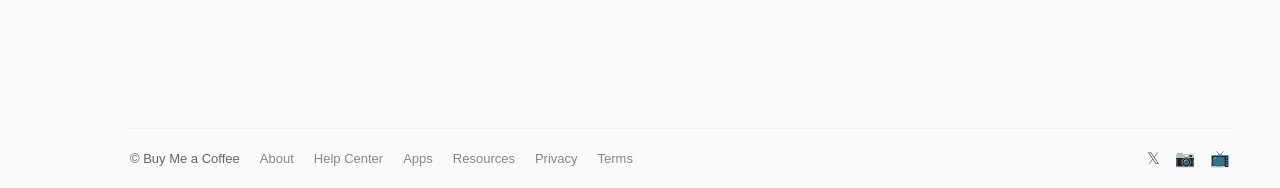
==== commit c33b5f2d: "Add files via upload" ====
--- a/palain text..html
+++ b/palain text..html
@@ -1,8 +1,10 @@
-z<section class="page-section section-one">
+<section class=" section-one">
 <!DOCTYPE html>
 <html lang="en">
 <head>
   <meta charset="UTF-8">
+  <meta name="viewport" content="width=device-width";
+  initial-scale="1.0">
   <title>Buy Me a Coffee</title>
   <link rel="stylesheet" href="style.css">
 </head>
@@ -115,24 +117,24 @@
   <div class="right-side">
 
     <div class="card-msg m1">
-      <img src="C:\Users\HP\OneDrive\Documents\Desktop\buyme coffe\Buy Me a Coffee_files\creator_thumbnail_1.png" alt="Anie">
+      <img src="Buy Me a Coffee_files\creator_thumbnail_1.png" alt="Anie">
       <strong>Anie bought 10 coffees</strong>
     </div>
 
     <div class="card-msg m2">
-      <img src="C:\Users\HP\OneDrive\Documents\Desktop\buyme coffe\Buy Me a Coffee_files\creator_thumbnail_3.png" alt="Cathy">
+      <img src="Buy Me a Coffee_files\creator_thumbnail_3.png" alt="Cathy">
       <strong>Cathy G bought a coffee.</strong>
       <span>Thanks Cathy! ❤️</span>
     </div>
 
     <div class="card-msg m3">
-      <img src="C:\Users\HP\OneDrive\Documents\Desktop\buyme coffe\Buy Me a Coffee_files\creator_thumbnail_2.png" alt="Alex">
+      <img src="Buy Me a Coffee_files\creator_thumbnail_2.png" alt="Alex">
       <strong>Alex bought 25 coffees</strong>
       <span>Thanks Alex!</span>
     </div>
 
     <div class="card-msg m4">
-      <img src="C:\Users\HP\OneDrive\Documents\Desktop\buyme coffe\Buy Me a Coffee_files\creator_thumbnail_1.png" alt="Tony">
+      <img src="Buy Me a Coffee_files\creator_thumbnail_1.png" alt="Tony">
       <strong>Tony Steel bought 3 coffees.</strong>
       <span>
         Absolutely love the show! I'm already waiting for next week's episode,
@@ -412,3 +414,5 @@
 </section>
 
 
+
+
